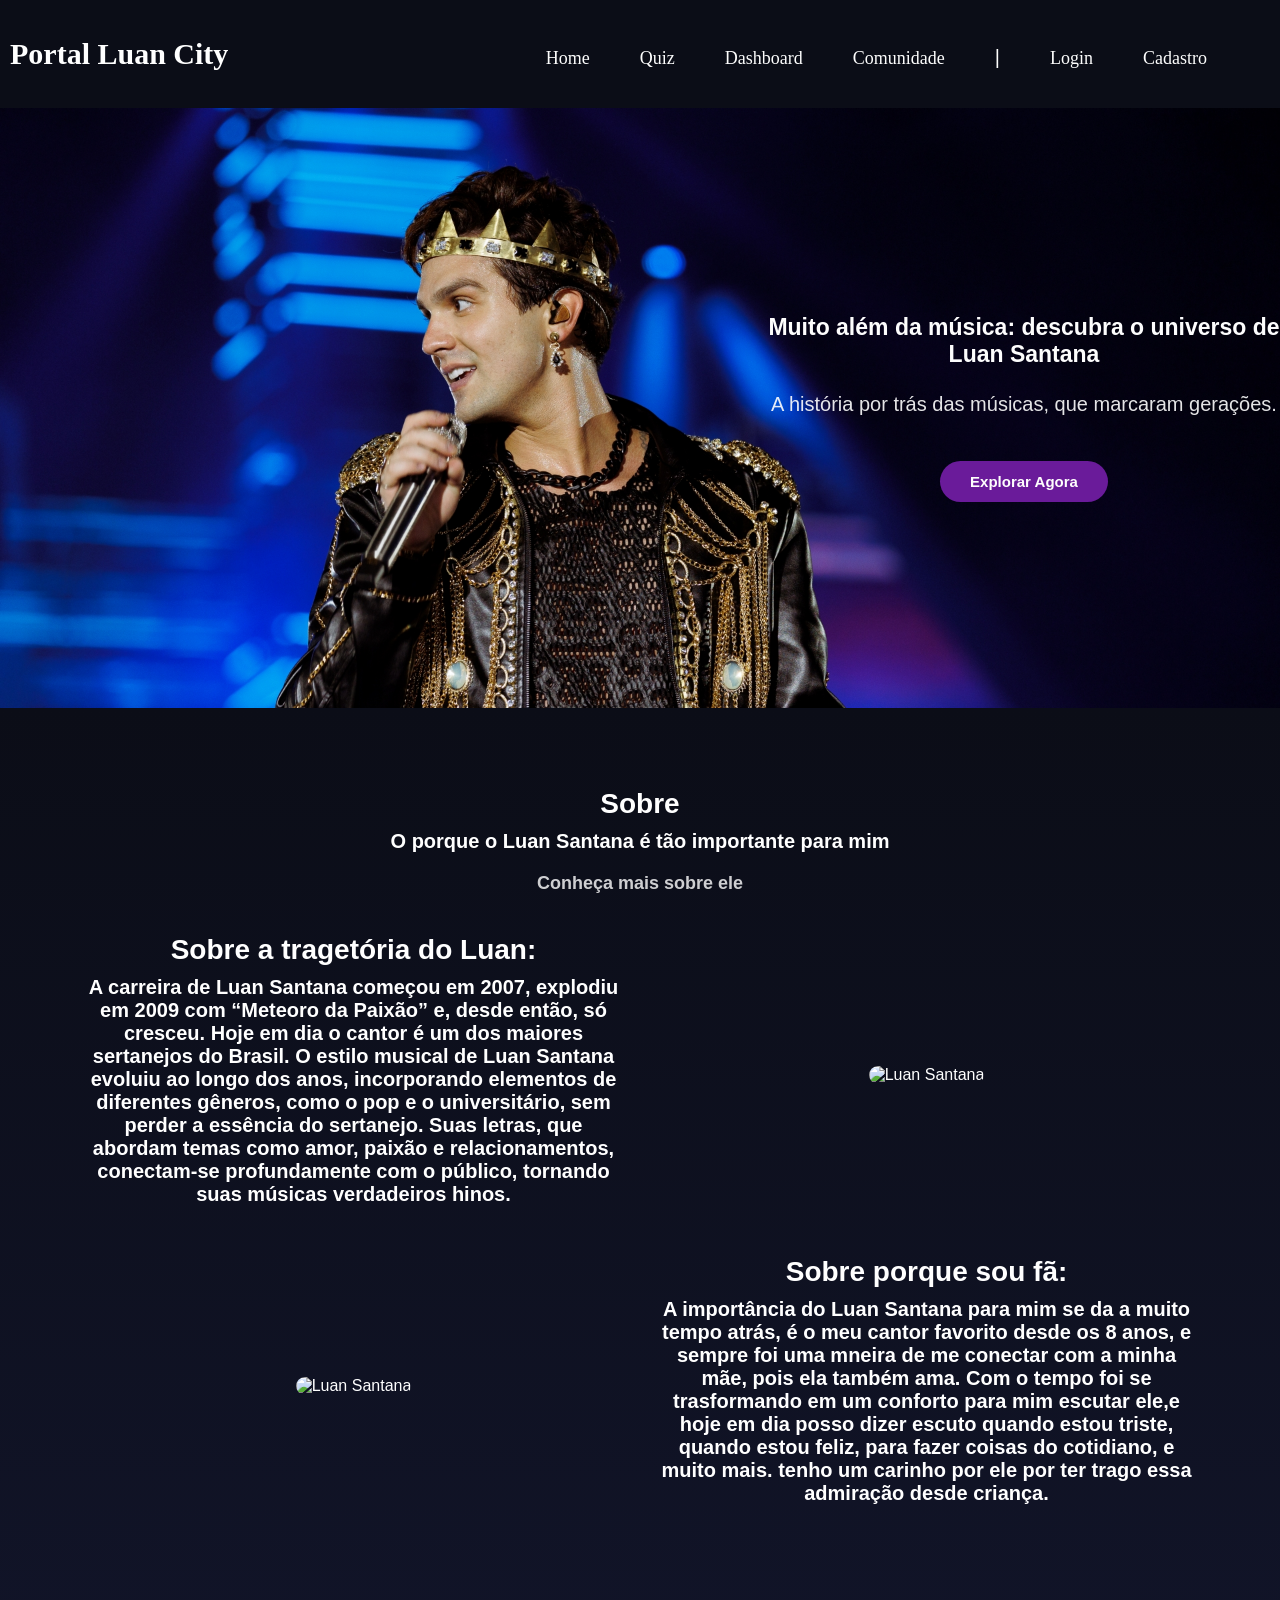
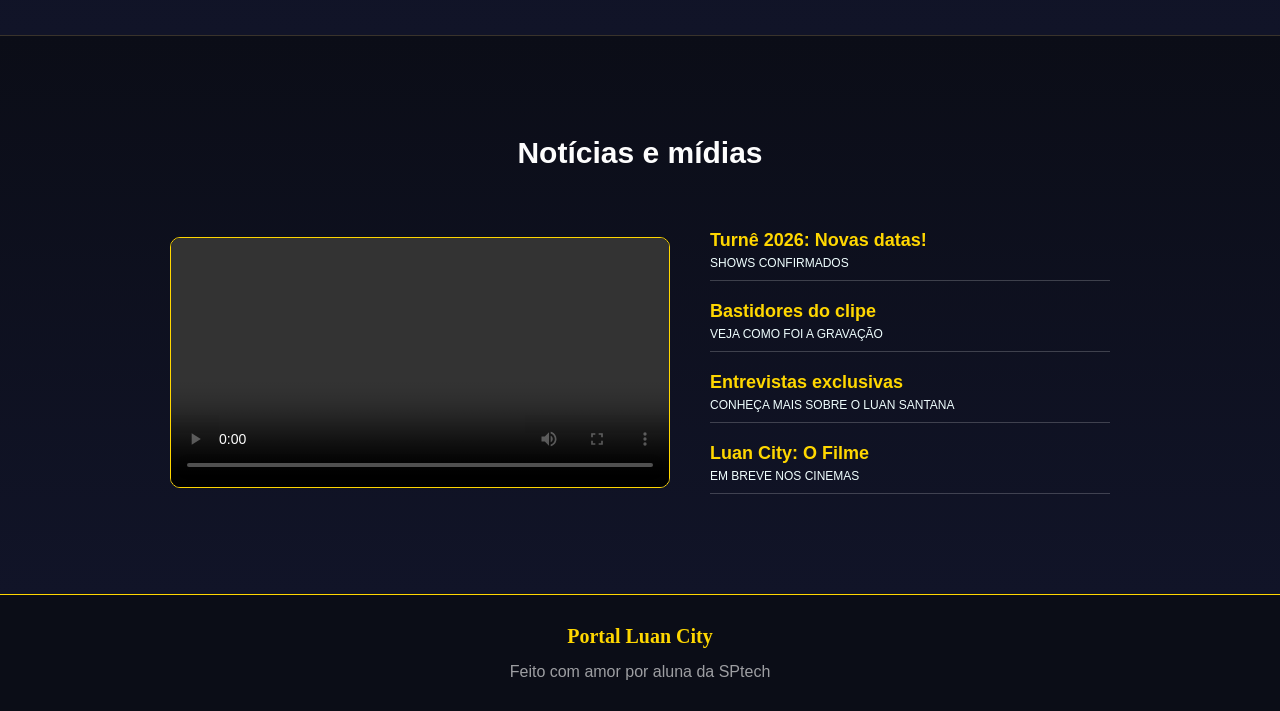
==== web-data-viz/public/index.html @ ef7d13e5 "inserindo a api e paginas do projeto" ====
<!doctype html>
<html lang="en">

<head>
  <meta charset="UTF-8" />
  <meta http-equiv="X-UA-Compatible" content="IE=edge" />
  <meta name="viewport" content="width=device-width, initial-scale=1.0" />

  <title>Portal Luan City | Página Inicial</title>

  <link rel="stylesheet" href="styles/style.css" />
  <link rel="icon" href="assets/icon/favicon2.ico" />
  <link rel="preconnect" href="https://fonts.gstatic.com" />
  <link rel="stylesheet" href="https://cdnjs.cloudflare.com/ajax/libs/font-awesome/7.0.1/css/all.min.css"
    integrity="sha512-2SwdPD6INVrV/lHTZbO2nodKhrnDdJK9/kg2XD1r9uGqPo1cUbujc+IYdlYdEErWNu69gVcYgdxlmVmzTWnetw=="
    crossorigin="anonymous" referrerpolicy="no-referrer" />
</head>

<body>
  <div class="header">
      <h1 class="titulo">Portal Luan City</h1>
      <ul class="navbar" id="navbar_ul">
        
      </ul>
  </div>

  <div class="banner">
    <div class="conteudo">
      <h1>Muito além da música:
        descubra o universo de <span>
          Luan Santana </span></h1>

      <p class="segunda-frase">
        A história por trás das músicas,
        que marcaram gerações.
      </p>

      <button class="btn-explorar">
        Explorar Agora
      </button>
    </div>
  </div>

  <div class="sobre">
    <h1>Sobre</h1>
    <h2>O porque o Luan Santana é tão importante para mim</h2>
    <h4>Conheça mais sobre ele</h4>

    <div class="sobre-container">
      <div class="sobre-card">
        <div class="sobre-card-texto">
          <h1>
            Sobre a tragetória do Luan:
          </h1>
          <h2>
            A carreira de Luan Santana começou em 2007,
            explodiu em 2009 com “Meteoro da Paixão” e, desde então, só cresceu.
            Hoje em dia o cantor é um dos maiores sertanejos do Brasil.
            O estilo musical de Luan Santana evoluiu ao longo dos anos, incorporando elementos de diferentes gêneros,
            como
            o
            pop e o universitário, sem perder a essência do sertanejo. Suas letras, que abordam temas como amor, paixão
            e
            relacionamentos, conectam-se profundamente com o público, tornando suas músicas verdadeiros hinos.
          </h2>
        </div>
        <div class="sobre-card-img">
          <img src="" alt="Luan Santana">
        </div>
      </div>

      <div class="sobre-card reverse">
        <div class="sobre-card-texto">
          <h1>Sobre porque sou fã:</h1>
          <h2>A importância do Luan Santana para mim se da a muito tempo atrás,
            é o meu cantor favorito desde os 8 anos, e sempre foi uma mneira de me conectar
            com a minha mãe, pois ela também ama. Com o tempo foi se trasformando em um conforto
            para mim escutar ele,e hoje em dia posso dizer escuto quando estou triste,
            quando estou feliz, para fazer coisas do cotidiano, e muito mais. tenho um carinho por
            ele por ter trago essa admiração desde criança.
          </h2>
        </div>
        <div class="sobre-card-img">
          <img src="" alt="Luan Santana">
        </div>
      </div>
    </div>
  </div>

  <div class="infos">
    <h2>Notícias e mídias</h2>

    <div class="infos-conteudo">
      <div class="video">
        <video src="assets/luan_video.mp4#t=9" controls></video>
      </div>
      <div class="infos-turnes">
        <div class="info">
          <h4>Turnê 2026: Novas datas!</h4>
          <p>SHOWS CONFIRMADOS</p>
        </div>
        <div class="info">
          <h4>Bastidores do clipe</h4>
          <p>VEJA COMO FOI A GRAVAÇÃO</p>
        </div>
        <div class="info">
          <h4>Entrevistas exclusivas</h4>
          <p>CONHEÇA MAIS SOBRE O LUAN SANTANA</p>
        </div>
        <div class="info">
          <h4>Luan City: O Filme</h4>
          <p>EM BREVE NOS CINEMAS</p>
        </div>
      </div>
    </div>
  </div>


  <footer class="footer">
    <div class="container-footer">
      <p>Portal Luan City</p>
      <div class="creditos">
        <span>Feito com amor por aluna da SPtech</span>
      </div>
    </div>
  </footer>
</body>
<script src="./assets/js/navbar.js"></script>
<script>
  alterarNavbar()
</script>
</html>
---- web-data-viz/public/styles/style.css ----
* {
        margin: 0;
        padding: 0;
        box-sizing: border-box;
        font-family: Arial, Helvetica, sans-serif;
    }

    .header {
        height: 12vh;
        padding: 0 10px;
        background-color: #0b0d17;
        display: flex;
        align-items: center;
        justify-content: space-between;
        width: 100%;
        color: rgb(255, 255, 255);
    }

    .container {
        display: flex;
        align-items: center;
        justify-content: space-between;
        gap: 10px;
        padding: 20px;
    }

    .titulo {
        font-size: 30px;
        font-family: 'Lora', serif;
    }

    .navbar {
        display: flex;
        gap: 50px;
        margin-top: 0.5%;
        margin-right: 5%;
        color: rgb(249, 249, 249);
        font-family: Georgia, 'Times New Roman', Times, serif;
        font-size: 20px;
        text-decoration: none;
    }

    .navbar li a {
        transition: color 0.3s;
    }

    .agora-line {
        align-items: center;
        display: flex;
    }

    .navbar li a:hover {
        color: #d4af37;
    }

    li {
        list-style: none;
        color: #fefefd;
    }

    a {
        text-decoration: none;
        color: #fdfdfd;
        font-family: Georgia, 'Times New Roman', Times, serif;
        font-size: 90%;
    }

    .nome-usuario {
        color: #6a1b9a;
    }

    .btn-sair {
        background-color: #6a1b9a;
        border: none;
        padding: 3px 15px;
        border-radius: 10px;
        color: white;
        font-weight: bold;
        cursor: pointer;
        transition: 0.3s;
    }

    .btn-sair:hover {
        background-color: #8b4780;
    }

    .banner {
        background-image: url('../assets/imgs/Luan\ Santana\ inicio.jpg');
        background-size: cover;
        background-position: top;

        display: flex;
        align-items: center;
        justify-content: flex-end;

        min-height: 600px;

        color: #fdfdfd;
    }

    .conteudo {
        width: 40%;
        display: flex;
        align-items: flex-end;
        justify-content: center;
        flex-direction: column;
        gap: 15px;
    }

    .conteudo h1 {
        text-align: center;
        font-size: 23px;
    }

    .conteudo p {
        text-align: center;
        width: 100%;
        font-size: 20px;
    }

    .conteudo button {
        align-self: center;
        font-size: 15px;
        display: flex;
        align-items: center;
        justify-content: center;
        background-color: #6a1b9a;
        color: #fefefd;
        border: none;
        padding: 12px 30px;
        border-radius: 50px;
        font-weight: bold;
        cursor: pointer;
        transition: 0.3s;
    }

    .conteudo button:hover {
        transform: scale(1.05);
        opacity: 0.9;
    }

    .container-banner h1 {
        margin-bottom: 15px;
        text-align: right;
        font-size: 10px;
        color: white;
        width: 450px;
        padding-right: 10px;
    }

    .segunda-frase {
        color: #fdfdfd;
        font-size: 22px;
        opacity: 0.9;
        margin-top: 10px;
        margin-bottom: 30px;
        font-weight: 300;
    }

    .sobre {
        background: linear-gradient(180deg, #0b0d17 0%, #111428 100%);
        color: white;
        text-align: center;
        padding: 80px 20px;
    }

    .sobre h1 {
        font-size: 28px;
        margin-bottom: 10px;
    }

    .sobre h2 {
        font-size: 20px;
        margin-bottom: 10px;
    }

    .sobre h4 {
        font-size: 18px;
        opacity: 0.8;
        font-family: sans-serif;
        margin-top: 20px;
    }

    .sobre-container {
        width: 90%;
        margin: auto;
    }

    .sobre-card {
        display: flex;
        align-items: center;
        justify-content: space-between;
        margin: 40px 0;
        gap: 30px;
    }

    .sobre-card.reverse {
        flex-direction: row-reverse;
    }

    .sobre-card-texto {
        flex: 1;
    }

    .sobre-card-texto h1 {
        font-size: 28px;
        margin-bottom: 10px;
    }

    .sobre-card-texto p {
        font-size: 16px;
        line-height: 1.5;
    }

    .sobre-card-img {
        flex: 1;
    }

    .sobre-card-img img {
        width: 100%;
        max-width: 400px;
        border-radius: 10px;
    }

    .reverse {
        flex-direction: row-reverse;
    }

    .infos {
        background: linear-gradient(180deg, #0b0d17 0%, #111428 100%);
        text-align: center;
        padding: 100px 20px;
        border-top: 1px solid rgba(212, 175, 55, 0.2);
    }

    .infos h2 {
        font-size: 30px;
        color: #fdfdfd;
    }

    .infos h4 {
        transition: 0.3s;
    }

    .infos h4:hover {
        color: #dbc67f;
    }

    .infos-conteudo {
        margin-top: 60px;
        width: 100%;
        display: flex;
        align-items: center;
        justify-content: center;
        gap: 40px;
    }

    .video {
        border: 1px solid gold;
        border-radius: 10px;
        overflow: hidden;
        max-width: 500px;
        width: 100%;
    }

    .video video {
        width: 100%;
        display: block;
    }

    .infos-turnes {
        display: flex;
        flex-direction: column;
        gap: 20px;
        max-width: 400px;
        width: 100%;
    }

    .info {
        text-align: left;
        width: 100%;
        padding-bottom: 10px;
        border-bottom: 1px solid rgba(255, 255, 255, 0.2);
    }

    .info h4 {
        font-size: 18px;
        color: gold;
        font-weight: 800;
        margin-bottom: 5px;
    }

    .info p {
        font-size: 12px;
        color: azure;
    }

    .footer {
        background-color: #0b0d17;
        width: 100%;
        color: white;
        padding: 30px;
        border-top: 1px solid gold;
    }

    .container-footer {
        display: flex;
        flex-direction: column;
        align-items: center;
        gap: 15px;
    }

    .footer p {
        font-family: 'Lora', serif;
        font-size: 20px;
        color: gold;
        font-weight: bold;
    }

    .creditos {
        display: flex;
        flex-direction: column;
        align-items: center;
        opacity: 0.6;
    }

    .version {
        font-size: 0.8rem;
        margin-top: 5px;
    }

    .login {
        display: flex;
        background-image: url('../assets/imgs/Luan-Santana3.webp');
        background-size: cover;
        background-position: center;
        min-height: 100vh;
        align-items: center;
        justify-content: center;
        padding: 40px 20px;
    }

    .card-login {
        background: rgba(0, 0, 0, 0.65);
        backdrop-filter: blur(12px);
        border-radius: 25px;
        text-align: center;
        box-shadow: 0 8px 30px rgba(0, 0, 0, 0.6);
        padding: 35px 30px;

    }

    .card-login h2 {
        color: rgb(188, 108, 191);
        margin-bottom: 25px;
        font-size: 28px;
    }

    .formulario {
        display: flex;
        flex-direction: column;
        gap: 10px;

    }

    .campo {
        display: flex;
        flex-direction: column;
        text-align: left;
    }

    .campo span {
        color: rgb(188, 108, 191);
        font-weight: bold;
        margin-bottom: 6px;
        font-size: 13px;
    }

    .campo input {
        padding: 12px;
        border-radius: 10px;
        outline: none;
        border: 2px solid rgb(214, 114, 207);
        font-size: 14px;
        width: 100%;
        background: rgba(255, 255, 255, 0.9);
    }

    .botao-login {
        margin-top: 10px;
        padding: 12px;
        border: none;
        border-radius: 12px;
        background: rgb(188, 108, 191);
        color: white;
        font-size: 16px;
        font-weight: bold;
        cursor: pointer;
        transition: 0.3s;
    }

    .botao-login:hover {
        background: rgb(160, 80, 165);
        transform: scale(1.03);
    }

    .opcoes-login {
        display: flex;
        justify-content: space-between;
        font-size: 12px;
        color: white;
    }

    .opcoes-login a {
        color: rgb(188, 108, 191);
        text-decoration: none;
    }


    .cadastro {
        margin-top: 100px;
        font-size: 12px;
        color: white;
    }

    .cadastro a {
        color: rgb(188, 108, 191);
        text-decoration: none;
    }

    .botao {
        margin-top: 10px;
        padding: 12px;
        border: none;
        border-radius: 8px;
        background: rgb(188, 108, 191);
        color: white;
        font-size: 16px;
        cursor: pointer;
        transition: 0.3s;
        align-self: center;
    }

    .botao:hover {
        background: rgb(150, 80, 150);
    }

    .opcoes-login {
        display: flex;
        justify-content: space-between;
        align-items: center;
        margin-bottom: 20px;
        font-size: 14px;
    }

    .lembrar {
        display: flex;
        align-items: center;
        gap: 5px;
        color: #ccc;
        font-size: 15px;
    }

    .lembrar input {
        cursor: pointer;
    }

    .esqueceu {
        color: #ccc;
        text-decoration: none;
        font-size: 15px;
    }

    .esqueceu:hover {
        text-decoration: underline;
    }

    .cadastro {
        margin-top: 20px;
        font-size: 15px;
        color: #ccc;
        text-align: center;
    }

    .cadastro a {
        color: #863c7a;
        font-weight: bold;
        text-decoration: none;
        font-size: 18px;
    }

    .cadastro a:hover {
        text-decoration: underline;
    }

    .botao {
        background-color: rgb(188, 108, 191);
        font-size: 17px;
        color: white;
        padding: 12px;
        padding-left: 20px;
        padding-right: 20px;
        border-radius: 10px;
        font-weight: bold;
        border: none;
        cursor: pointer;
        transition: 0.3s;

    }

    .botao:hover {
        transform: scale(1.05);
        opacity: 0.9;
    }

    .card-cadastro {
        background: rgba(0, 0, 0, 0.6);
        backdrop-filter: blur(10px);
        border-radius: 50px;
        box-shadow: 0 0 20px rgba(0, 0, 0, 0.5);
        color: white;
        text-align: center;
        padding: 10px 100px;
        margin-top: 12px;


    }

    .card-cadastro h2 {
        color: rgb(188, 108, 191);
        font-size: 30px;
        margin-bottom: 15px;
    }

    .card-quiz {
        background: rgba(0, 0, 0, 0.6);
        backdrop-filter: blur(10px);
        border-radius: 50px;
        box-shadow: 0 0 20px rgba(0, 0, 0, 0.5);
        color: white;
        text-align: center;
        padding: 80px;
        margin-top: 10px;
        width: 90%;
        max-width: 600px;
        margin: 50px;

    }

    .card-quiz h2 {
        color: rgb(188, 108, 191);
        font-weight: 600;
        border-bottom: 1px solid #333;
        margin-top: 0;
        font-size: 38px;
        padding-bottom: 30px;
    }

    .quiz {
        margin-top: 20px;
        font-size: 21px;
        color: #ccc;
        text-align: center;
        padding: 20px 0;
    }

    .quiz h3 {
        font-weight: 600;
        font-size: 25px;
    }

    .btn {
        background: #fffcfc;
        color: #222;
        font-weight: 600;
        width: 100%;
        border: 1px solid #222;
        padding: 10px;
        margin: 10px 0;
        text-align: 40px;
        text-align: left;
        cursor: pointer;
        transition: a11 0.3s;
        font-size: 30px;
        margin-top: 25px;
        border-radius: 5px;
    }

    .btn:hover:not([disabled]) {
        background: #8b4780;
        color: white;
    }

    .btn:disabled {
        cursor: no-drop;
    }

    #prox-btn {
        background-color: rgb(188, 108, 191);
        font-size: 23px;
        color: white;
        padding: 12px;
        padding-left: 20px;
        padding-right: 20px;
        border-radius: 10px;
        font-weight: bold;
        border: none;
        cursor: pointer;
        transition: 0.3s;
        margin-top: 20px;
        display: none;
    }

    .dashboard {
        font-family: 'Segoe UI', Tahoma, Geneva, Verdana, sans-serif;
        background: linear-gradient(180deg, #0b0d17 0%, #111428 100%);
        color: rgb(255, 255, 255);
        padding-top: 80px;
      
    }

    .dashboard h1{
        color: rgb(255, 255, 255);
        font-size: 30px;
        margin-bottom: 15px;
        text-align: center;
    }

    header {
        text-align: center;
        margin-bottom: 30px;
    }

    .dashboard-container {
        display: flex;
        flex-wrap: wrap;
        justify-content: center;
        gap: 20px;
    }

    .chart-box {
        background: rgb(188, 108, 191);
        padding: 20px;
        border-radius: 15px;
        box-shadow: 0 4px 15px rgba(0, 0, 0, 0.5);
        width: 45%;
        min-width: 300px;
        min-height: fit-content;
    }

    h3 {
        text-align: center;
        font-size: 1.1rem;
        margin-bottom: 20px;
    }
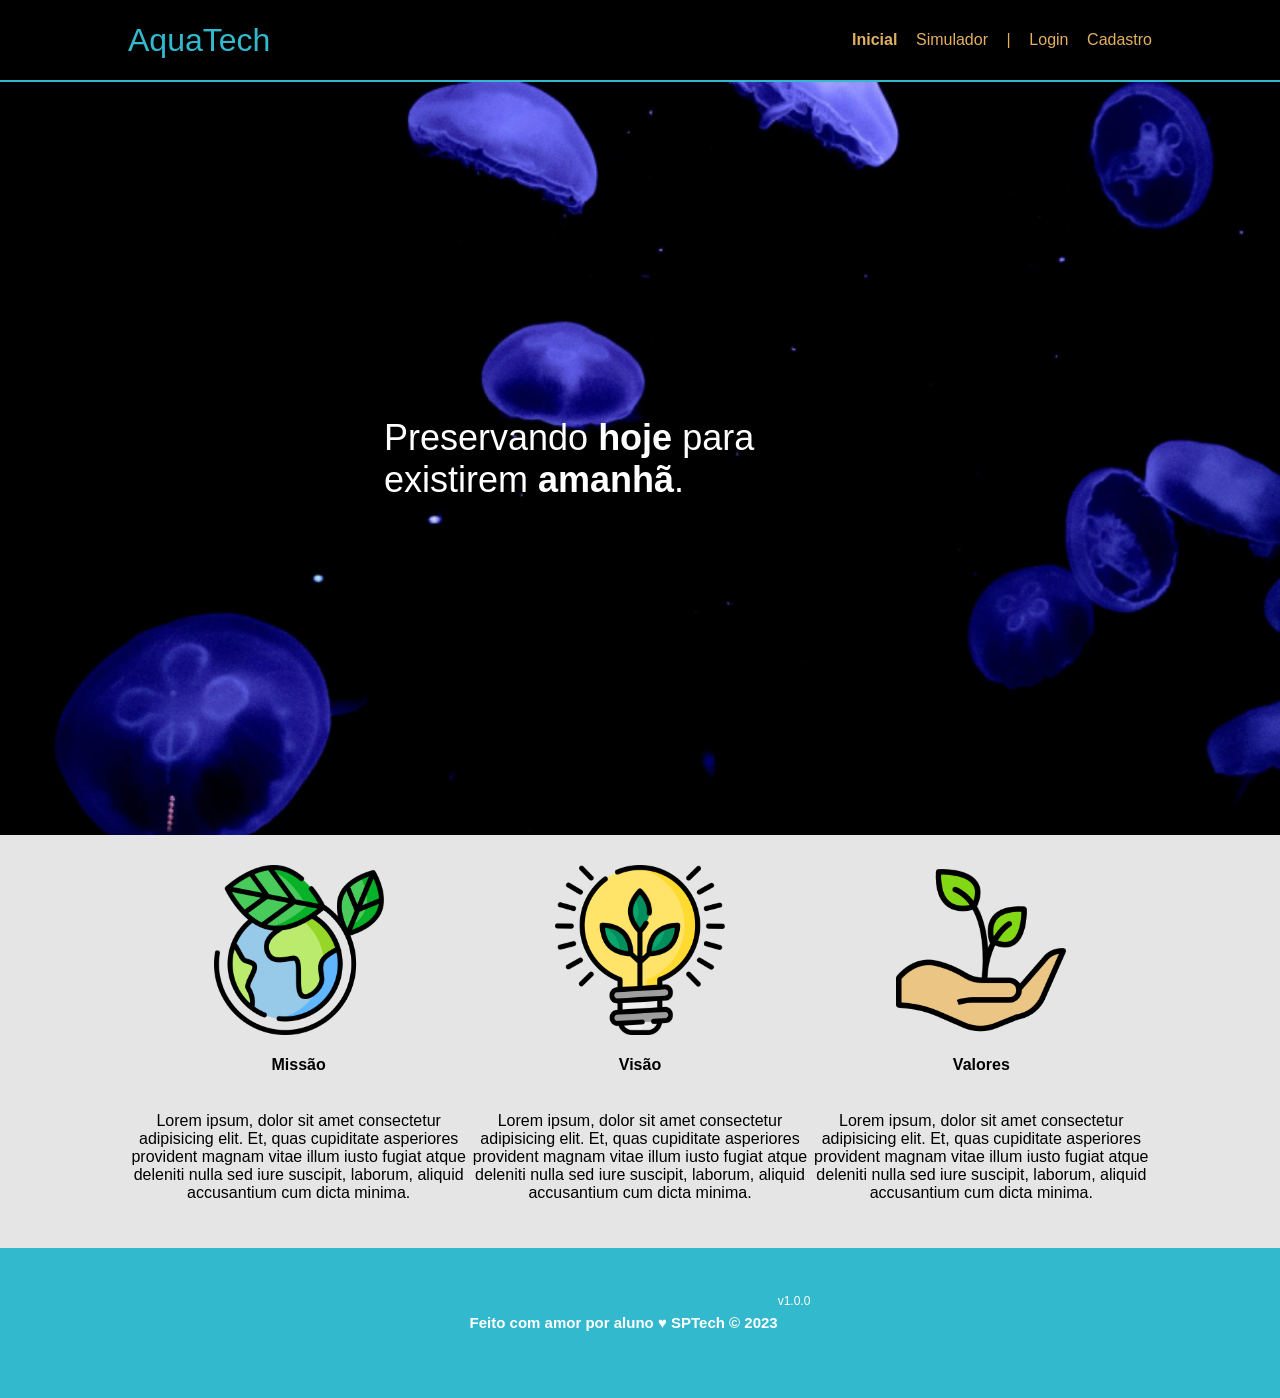
==== commit dd5f80ea: "Adicionando atualizações no código" ====
--- a/web-data-viz/public/index.html
+++ b/web-data-viz/public/index.html
@@ -1,132 +1,82 @@
-<!doctype html>
+<!DOCTYPE html>
 <html lang="en">
 
 <head>
-  <meta charset="UTF-8" />
-  <meta http-equiv="X-UA-Compatible" content="IE=edge" />
-  <meta name="viewport" content="width=device-width, initial-scale=1.0" />
+    <meta charset="UTF-8">
+    <meta http-equiv="X-UA-Compatible" content="IE=edge">
+    <meta name="viewport" content="width=device-width, initial-scale=1.0">
 
-  <title>Portal Luan City | Página Inicial</title>
+    <title>AquaTech | Página Inicial</title>
 
-  <link rel="stylesheet" href="styles/style.css" />
-  <link rel="icon" href="assets/icon/favicon2.ico" />
-  <link rel="preconnect" href="https://fonts.gstatic.com" />
-  <link rel="stylesheet" href="https://cdnjs.cloudflare.com/ajax/libs/font-awesome/7.0.1/css/all.min.css"
-    integrity="sha512-2SwdPD6INVrV/lHTZbO2nodKhrnDdJK9/kg2XD1r9uGqPo1cUbujc+IYdlYdEErWNu69gVcYgdxlmVmzTWnetw=="
-    crossorigin="anonymous" referrerpolicy="no-referrer" />
+    <script src="./js/sessao.js"></script>
+
+    <link rel="stylesheet" href="./css/estilo.css">
+    <link rel="icon" href="./assets/icon/favicon2.ico">
+    <link rel="preconnect" href="https://fonts.gstatic.com">
 </head>
 
 <body>
-  <div class="header">
-      <h1 class="titulo">Portal Luan City</h1>
-      <ul class="navbar" id="navbar_ul">
-        
-      </ul>
-  </div>
-
-  <div class="banner">
-    <div class="conteudo">
-      <h1>Muito além da música:
-        descubra o universo de <span>
-          Luan Santana </span></h1>
-
-      <p class="segunda-frase">
-        A história por trás das músicas,
-        que marcaram gerações.
-      </p>
-
-      <button class="btn-explorar">
-        Explorar Agora
-      </button>
+    <div class="header">
+      <div class="container">
+        <h1 class="titulo">AquaTech</h1>
+        <ul class="navbar">
+          <li class="agora">
+            <a href="#">Inicial</a>
+          </li>
+          <li>
+            <a href="simulador.html">Simulador</a>
+          </li>
+          <li>|</li>
+          <li>
+            <a href="login.html">Login</a>
+          </li>
+          <li>
+            <a href="cadastro.html">Cadastro</a>
+          </li>
+        </ul>
+      </div>
     </div>
-  </div>
-
-  <div class="sobre">
-    <h1>Sobre</h1>
-    <h2>O porque o Luan Santana é tão importante para mim</h2>
-    <h4>Conheça mais sobre ele</h4>
-
-    <div class="sobre-container">
-      <div class="sobre-card">
-        <div class="sobre-card-texto">
-          <h1>
-            Sobre a tragetória do Luan:
-          </h1>
-          <h2>
-            A carreira de Luan Santana começou em 2007,
-            explodiu em 2009 com “Meteoro da Paixão” e, desde então, só cresceu.
-            Hoje em dia o cantor é um dos maiores sertanejos do Brasil.
-            O estilo musical de Luan Santana evoluiu ao longo dos anos, incorporando elementos de diferentes gêneros,
-            como
-            o
-            pop e o universitário, sem perder a essência do sertanejo. Suas letras, que abordam temas como amor, paixão
-            e
-            relacionamentos, conectam-se profundamente com o público, tornando suas músicas verdadeiros hinos.
-          </h2>
-        </div>
-        <div class="sobre-card-img">
-          <img src="" alt="Luan Santana">
-        </div>
+  
+    <div class="banner">
+      <div class="container">
+        <p>Preservando <span>hoje</span> para existirem <span>amanhã</span>.</p>
       </div>
-
-      <div class="sobre-card reverse">
-        <div class="sobre-card-texto">
-          <h1>Sobre porque sou fã:</h1>
-          <h2>A importância do Luan Santana para mim se da a muito tempo atrás,
-            é o meu cantor favorito desde os 8 anos, e sempre foi uma mneira de me conectar
-            com a minha mãe, pois ela também ama. Com o tempo foi se trasformando em um conforto
-            para mim escutar ele,e hoje em dia posso dizer escuto quando estou triste,
-            quando estou feliz, para fazer coisas do cotidiano, e muito mais. tenho um carinho por
-            ele por ter trago essa admiração desde criança.
-          </h2>
-        </div>
-        <div class="sobre-card-img">
-          <img src="" alt="Luan Santana">
+    </div>
+  
+    <div class="social">
+      <div class="container">
+        <div class="boxes">
+          <div class="box">
+            <img src="assets/imgs/planet-earth_color.png">
+            <h4>Missão</h4>
+            <p>Lorem ipsum, dolor sit amet consectetur adipisicing elit. Et, quas cupiditate asperiores provident magnam
+              vitae illum iusto fugiat atque deleniti nulla sed iure suscipit, laborum, aliquid accusantium cum dicta
+              minima.</p>
+          </div>
+          <div class="box">
+            <img src="assets/imgs/lightbulb_color.png">
+            <h4>Visão</h4>
+            <p>Lorem ipsum, dolor sit amet consectetur adipisicing elit. Et, quas cupiditate asperiores provident magnam
+              vitae illum iusto fugiat atque deleniti nulla sed iure suscipit, laborum, aliquid accusantium cum dicta
+              minima.</p>
+          </div>
+          <div class="box">
+            <img src="assets/imgs/growth_color.png">
+            <h4>Valores</h4>
+            <p>Lorem ipsum, dolor sit amet consectetur adipisicing elit. Et, quas cupiditate asperiores provident magnam
+              vitae illum iusto fugiat atque deleniti nulla sed iure suscipit, laborum, aliquid accusantium cum dicta
+              minima.</p>
+          </div>
         </div>
       </div>
     </div>
-  </div>
-
-  <div class="infos">
-    <h2>Notícias e mídias</h2>
-
-    <div class="infos-conteudo">
-      <div class="video">
-        <video src="assets/luan_video.mp4#t=9" controls></video>
-      </div>
-      <div class="infos-turnes">
-        <div class="info">
-          <h4>Turnê 2026: Novas datas!</h4>
-          <p>SHOWS CONFIRMADOS</p>
-        </div>
-        <div class="info">
-          <h4>Bastidores do clipe</h4>
-          <p>VEJA COMO FOI A GRAVAÇÃO</p>
-        </div>
-        <div class="info">
-          <h4>Entrevistas exclusivas</h4>
-          <p>CONHEÇA MAIS SOBRE O LUAN SANTANA</p>
-        </div>
-        <div class="info">
-          <h4>Luan City: O Filme</h4>
-          <p>EM BREVE NOS CINEMAS</p>
-        </div>
+  
+    <div class="footer">
+      <div class="container">
+        <h4>Feito com amor por aluno &hearts; SPTech &copy; 2023</h4>
+        <span class="version">v1.0.0</span>
       </div>
     </div>
-  </div>
+  </body>
 
-
-  <footer class="footer">
-    <div class="container-footer">
-      <p>Portal Luan City</p>
-      <div class="creditos">
-        <span>Feito com amor por aluna da SPtech</span>
-      </div>
-    </div>
-  </footer>
-</body>
-<script src="./assets/js/navbar.js"></script>
-<script>
-  alterarNavbar()
-</script>
 </html>
--- a/web-data-viz/public/css/estilo.css
+++ b/web-data-viz/public/css/estilo.css
@@ -0,0 +1,362 @@
+@import url('https://fonts.googleapis.com/css2?family=Barlow:ital,wght@0,100;0,200;0,300;0,400;0,500;0,600;0,700;0,800;0,900;1,100;1,200;1,300;1,400;1,500;1,600;1,700;1,800;1,900&display=swap');
+
+body {
+  margin: 0;
+  padding: 0;
+  font-family: 'Barlow', 'Segoe UI', 'Segoe UI', Tahoma, Geneva, Verdana, sans-serif;
+  background-color: black;
+}
+
+:root {
+  --tamanho-header: 80px;
+  --tamanho-banner: calc(100vh - var(--tamanho-header) - var(--tamanho-footer) - 2px);
+  --tamanho-simulador: calc(100vh - var(--tamanho-header) - var(--tamanho-footer) - 2px);
+  --tamanho-login: calc(100vh - var(--tamanho-header) - var(--tamanho-footer) - 2px);
+  --tamanho-footer: 65px;
+}
+
+.container {
+  display: flex;
+  width: 80%;
+  margin: auto;
+}
+
+.header {
+  height: var(--tamanho-header);
+  border-bottom: 2px solid #32b9cd;
+}
+
+.header .container {
+  justify-content: space-between;
+  align-items: center;
+  height: 100%;
+}
+
+.header a {
+  text-decoration: none;
+  color: #e3b062;
+}
+
+.agora {
+  font-weight: 800;
+}
+
+.navbar {
+  width: 300px;
+  display: flex;
+  align-items: center;
+  justify-content: space-between;
+  list-style: none;
+  color: #e3b062;
+}
+
+.titulo {
+  color: #32b9cd;
+  width: fit-content;
+  font-weight: 500;
+}
+
+.header h1 {
+  margin: 0;
+}
+
+/* BANNER */
+
+.banner {
+  height: var(--tamanho-banner);
+  color: white;
+  background-image: url('../assets/imgs/bg-jelly-fish-para-home.png');
+  background-size: cover;
+}
+
+.banner .container {
+  justify-content: center;
+  align-items: center;
+  height: 100%;
+}
+
+.banner .container p {
+  width: 50%;
+  margin: 0;
+  padding: 0;
+  font-size: 36px;
+}
+
+.banner .container span {
+  font-weight: 800;
+}
+
+/* MISSÃO VISÃO VALORES */
+
+.social {
+  background-color: #e5e5e5;
+  display: flex;
+}
+
+.social .container {
+  justify-content: center;
+}
+
+.box img {
+  width: 170px;
+}
+
+.social .container .boxes {
+  display: flex;
+  justify-content: space-between;
+  width: 100%;
+  padding: 30px 0;
+}
+
+.social p {
+  text-align: center;
+}
+
+.box {
+  display: flex;
+  flex-direction: column;
+  align-items: center;
+}
+
+/* FOOTER */
+
+.footer {
+  background-color: #32b9cd;
+  height: 150px;
+  color: #fff;
+  display: flex;
+  font-size: 15px;
+}
+
+.footer .container {
+  justify-content: center;
+  text-align: center;
+}
+
+.footer .container .version {
+  font-size: 12px;
+}
+
+/* LOGIN */
+
+.login {
+  height: var(--tamanho-login);
+  background-image: url('../assets/imgs/bg-jelly-fish-para-home.png');
+  background-size: cover;
+}
+
+.login .container {
+  justify-content: center;
+  align-items: center;
+  height: 100%;
+}
+
+.card {
+  width: 50%;
+  background-color: #e5e5e5;
+  border-radius: 10px;
+  display: flex;
+  align-items: center;
+  justify-content: space-evenly;
+  color: palevioletred;
+  flex-direction: column;
+  height: fit-content;
+  padding: 20px 0;
+}
+
+.card h2 {
+  margin: 0;
+  font-size: 30px;
+}
+
+.formulario {
+  display: flex;
+  height: 90%;
+  width: 80%;
+  justify-content: space-around;
+  flex-direction: column;
+}
+
+.formulario span {
+  font-size: 15px;
+  font-weight: 800;
+}
+
+.formulario input {
+  border: 2px solid #32b9cd;
+  text-align: center;
+  border-radius: 10px;
+  margin: 0;
+}
+
+.formulario select {
+  border: 2px solid #32b9cd;
+  background-color: white;
+  color: gray;
+  height: 36px;
+  text-align: center;
+  border-radius: 10px;
+  margin: 0;
+}
+
+.campo {
+  display: flex;
+  flex-direction: column;
+  justify-content: start;
+  padding: 5px 0;
+}
+
+.botao {
+  cursor: pointer;
+  font-family: "Barlow", sans-serif;
+  border: 0;
+  border-radius: 5px;
+  font-weight: 600;
+  font-size: 18px;
+  color: #fff;
+  background-color: #ED145B;
+  width: 120px;
+  height: 30px;
+  align-self: center;
+  margin-top: 20px;
+}
+
+.loading-div {
+  width: 50px;
+  display: none;
+}
+
+.loading-div img {
+  height: 50px;
+  width: 50px;
+}
+
+#div_erros_login {
+  display: none
+}
+
+/* FORMULARIO */
+
+.alerta_erro{
+  display: flex;
+  justify-content: flex-end;
+}
+
+.card_erro {
+  display: none;
+  background-color: #fff;
+  color: black;
+  width: 230px;
+  position: fixed;
+  border-radius: 4px;
+  border: #ED145B 3px solid;
+  padding: 10px;
+  margin-right: 10%;
+}
+
+.card_erro #mensagem_erro{
+  font-weight: 500;
+  font-size: 20px;
+}
+
+.formulario .tipo_campo {
+  font-size: 20px;
+  font-weight: 600 !important;
+}
+
+.formulario {
+  display: flex;
+  flex-direction: column;
+}
+
+input {
+  margin-bottom: 10px;
+  border: 2px solid #32b9cd;
+  padding: 10px;
+  text-align: center;
+  border-radius: 10px;
+}
+
+.btn {
+  font-family: "Barlow", sans-serif;
+  border: 0;
+  border-radius: 5px;
+  font-weight: 600;
+  font-size: 18px;
+  padding: 10px 15px;
+  color: white;
+  background-color: #ED145B;
+  width: 120px;
+  align-self: center;
+  margin-top: 5px;
+}
+
+.loading-div {
+  width: 50px;
+  margin: auto;
+  display: none;
+}
+
+.loading-div img {
+  height: 50px;
+  width: 50px;
+}
+
+/* SIMULADOR */
+
+.simulador {
+  color: white;
+}
+
+.simulador .container {
+  flex-direction: column;
+  overflow: scroll; 
+  height: var(--tamanho-simulador);
+}
+
+/* ALERTA */
+
+#alerta {
+  position: absolute;
+  right: 0;
+  bottom: 0;
+}
+
+.mensagem-alarme {
+  background-color: white;
+  border-radius: 5px;
+  width: 300px;
+  height: 80px;
+  margin: 10px;
+  padding: 10px 0;
+  display: flex;
+  justify-content: space-evenly;
+  align-items: center;
+}
+
+.mensagem-alarme h3 {
+  font-size: 14px;
+  margin: 0;
+}
+
+.mensagem-alarme .informacao {
+  width: 66%;
+}
+
+.alarme-sino {
+  width: 48px;
+  height: 48px;
+  animation-name: bell;
+  animation-duration: 4s;
+  background-image: url('https://cdn-icons-png.flaticon.com/512/1157/1157000.png');
+  background-size: cover;
+  animation-iteration-count: infinite;
+}
+
+@keyframes bell {
+  0%   {transform: rotate(25deg)}
+  25%  {transform: rotate(-25deg)}
+  50%  {transform: rotate(25deg)}
+  75%  {transform: rotate(-25deg)}
+  100% {transform: rotate(25deg)}
+}
